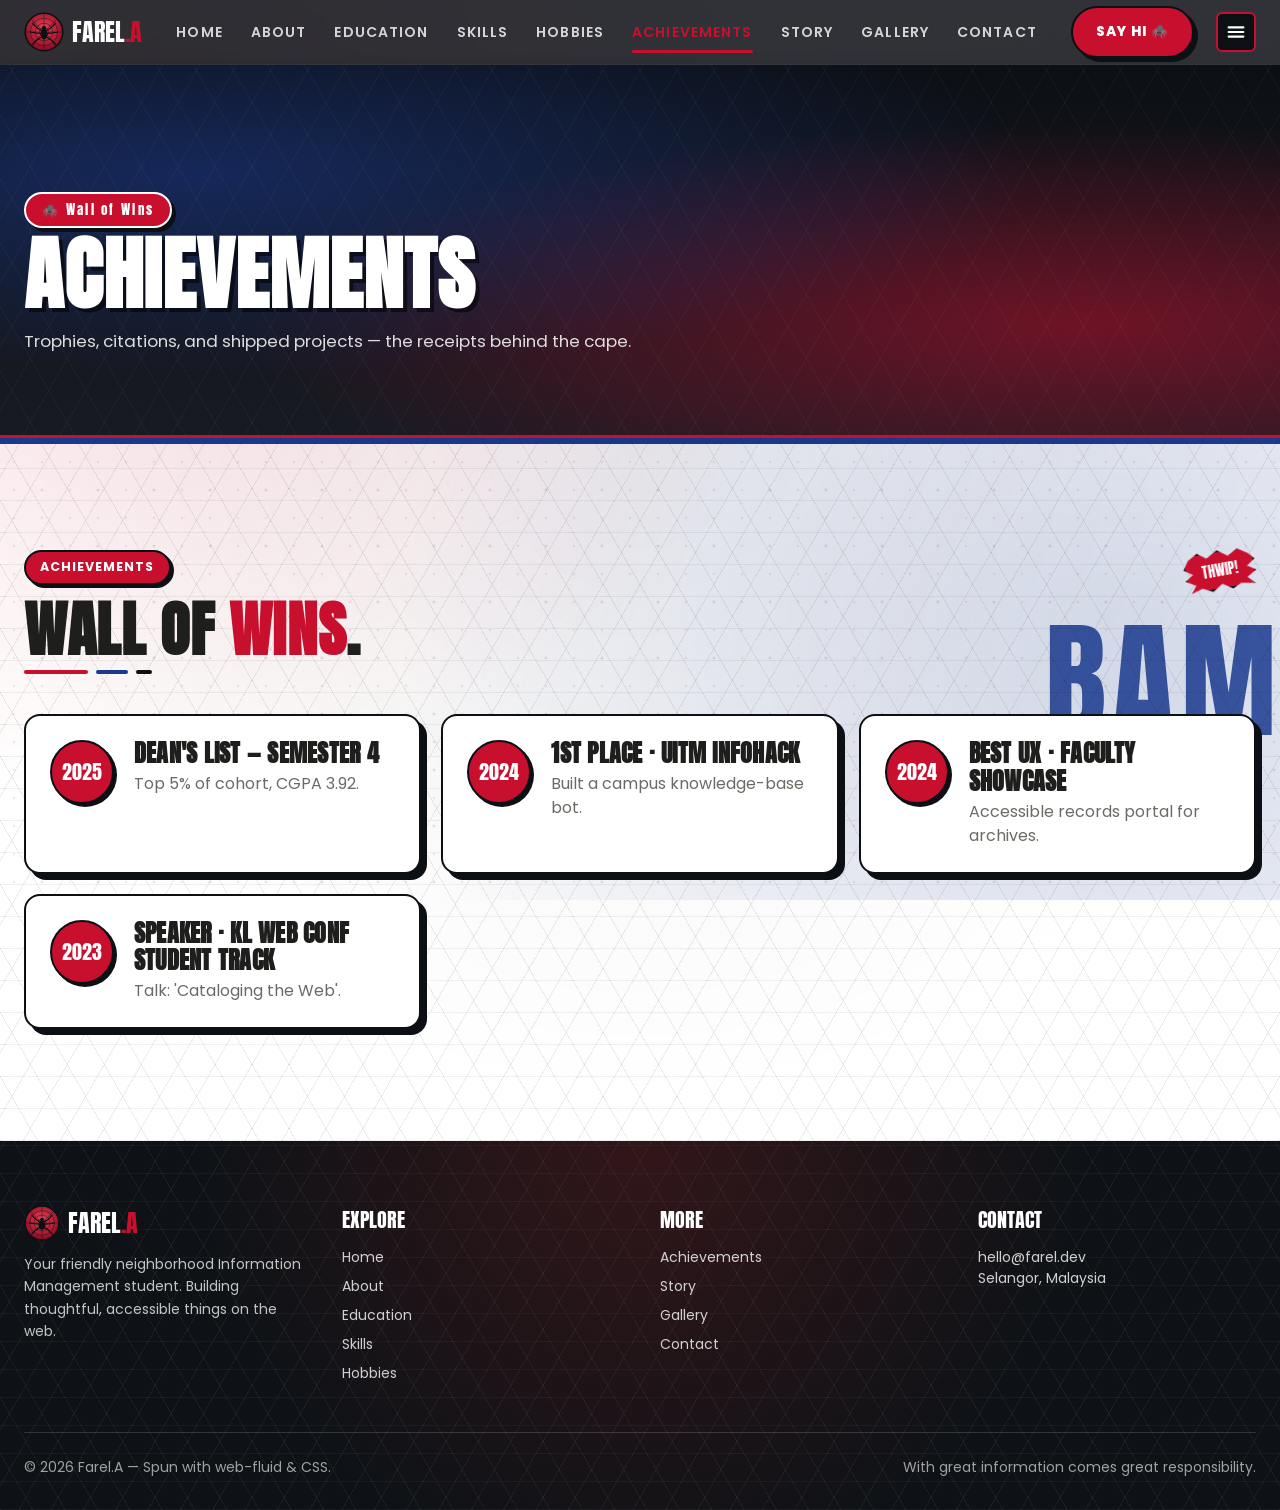
==== achievements.html @ d24015d4 "Add files via upload upload first commit" ====
<!doctype html>
<html lang="en">
<head>
<meta charset="utf-8">
<meta name="viewport" content="width=device-width,initial-scale=1">
<title>Achievements — Farel.A</title>
<meta name="description" content="Awards, wins, and milestones earned along the way.">
<meta property="og:title" content="Achievements — Farel.A">
<meta property="og:description" content="Awards, wins, and milestones earned along the way.">
<meta property="og:type" content="website">
<link rel="preconnect" href="https://fonts.googleapis.com">
<link rel="preconnect" href="https://fonts.gstatic.com" crossorigin>
<link rel="stylesheet" href="https://fonts.googleapis.com/css2?family=Anton&family=Poppins:wght@300;400;500;600;700;800&display=swap">
<link rel="stylesheet" href="styles.css">
</head>
<body>
<div id="site-header-slot"></div>
<main style="padding-top:5rem">
<section class="section web">
    <div class="container-x">
      <div class="reveal flex items-start justify-between gap-6 flex-wrap">
        <div>
          <span class="chip">Achievements</span>
          <h1 class="section-title" style="margin-top:1rem">Wall of <span class="text-spidey">wins</span>.</h1>
          <div class="section-eyebrow-bar"><span></span><span></span><span></span></div>
        </div>
        <span class="comic-burst pop sm:inline-grid hidden" style="--r:-10deg;transform:rotate(-10deg);font-size:.85rem">THWIP!</span>
      </div>
      <div style="margin-top:2.5rem">
  <div style="display:grid;gap:1.25rem;grid-template-columns:repeat(auto-fit,minmax(320px,1fr))">
    <div class="reveal comic-card p-6" style="display:flex;gap:1.25rem;align-items:flex-start">
      <div class="shrink-0" style="width:4rem;height:4rem;border-radius:9999px;background:var(--spidey);color:#fff;border:2px solid var(--ink);display:grid;place-items:center;font-family:var(--font-display);font-size:1.25rem;box-shadow:3px 3px 0 var(--ink)">2025</div>
      <div><h2 class="font-display text-2xl leading-tight">Dean's List — Semester 4</h2><p class="text-muted-foreground mt-1">Top 5% of cohort, CGPA 3.92.</p></div>
    </div><div class="reveal comic-card p-6" style="display:flex;gap:1.25rem;align-items:flex-start">
      <div class="shrink-0" style="width:4rem;height:4rem;border-radius:9999px;background:var(--spidey);color:#fff;border:2px solid var(--ink);display:grid;place-items:center;font-family:var(--font-display);font-size:1.25rem;box-shadow:3px 3px 0 var(--ink)">2024</div>
      <div><h2 class="font-display text-2xl leading-tight">1st Place · UiTM InfoHack</h2><p class="text-muted-foreground mt-1">Built a campus knowledge-base bot.</p></div>
    </div><div class="reveal comic-card p-6" style="display:flex;gap:1.25rem;align-items:flex-start">
      <div class="shrink-0" style="width:4rem;height:4rem;border-radius:9999px;background:var(--spidey);color:#fff;border:2px solid var(--ink);display:grid;place-items:center;font-family:var(--font-display);font-size:1.25rem;box-shadow:3px 3px 0 var(--ink)">2024</div>
      <div><h2 class="font-display text-2xl leading-tight">Best UX · Faculty Showcase</h2><p class="text-muted-foreground mt-1">Accessible records portal for archives.</p></div>
    </div><div class="reveal comic-card p-6" style="display:flex;gap:1.25rem;align-items:flex-start">
      <div class="shrink-0" style="width:4rem;height:4rem;border-radius:9999px;background:var(--spidey);color:#fff;border:2px solid var(--ink);display:grid;place-items:center;font-family:var(--font-display);font-size:1.25rem;box-shadow:3px 3px 0 var(--ink)">2023</div>
      <div><h2 class="font-display text-2xl leading-tight">Speaker · KL Web Conf Student Track</h2><p class="text-muted-foreground mt-1">Talk: 'Cataloging the Web'.</p></div>
    </div>
  </div>
</div>
    </div>
  </section>
</main>
<div id="site-footer-slot"></div>
<div id="lightbox" class="lightbox" style="display:none"></div>
<script src="script.js"></script>
</body>
</html>
---- styles.css ----
/* Farel.A Portfolio — converted from Tailwind v4 source */
:root{
  --background:#ffffff;--foreground:#1e1e1c;--primary:#2a7d6e;--primary-foreground:#fff;
  --secondary:#f5f5f3;--secondary-foreground:#1e1e1c;--accent:#b8885a;--accent-foreground:#fff;
  --spidey:#c8102e;--spidey-deep:#8b0a1f;--spidey-blue:#1a3a8f;--spidey-blue-deep:#0f2563;
  --ink:#0c0f14;--muted:#f5f5f3;--muted-foreground:#6b6b66;--border:#e6e4df;--card:#fff;--ring:#c8102e;
  --font-display:"Anton","Impact",sans-serif;
  --font-body:"Poppins",system-ui,sans-serif;
}
*{box-sizing:border-box;border-color:var(--border)}
html{scroll-behavior:smooth}
body{margin:0;background:var(--background);color:var(--foreground);font-family:var(--font-body);-webkit-font-smoothing:antialiased;line-height:1.5}
h1,h2,h3,h4{font-family:var(--font-display);letter-spacing:.01em;margin:0}
p{margin:0}
a{color:inherit;text-decoration:none}
img,video,svg,iframe{display:block;max-width:100%}
button{font:inherit;cursor:pointer;background:none;border:0;color:inherit}
ul,ol{margin:0}

/* Color helpers */
.text-spidey{color:var(--spidey)}
.text-spidey-blue{color:var(--spidey-blue)}
.text-accent{color:var(--accent)}
.text-primary{color:var(--primary)}
.text-white{color:#fff}
.text-ink{color:var(--ink)}
.text-muted-foreground{color:var(--muted-foreground)}
.bg-spidey{background:var(--spidey)}
.bg-spidey-blue{background:var(--spidey-blue)}
.bg-accent{background:var(--accent)}
.bg-white{background:#fff}
.bg-ink{background:var(--ink)}
.bg-secondary{background:var(--secondary)}
.bg-background{background:var(--background)}
.border-ink{border-color:var(--ink)}
.border-spidey{border-color:var(--spidey)}

/* Typography */
.font-display{font-family:var(--font-display);text-transform:uppercase}
.font-semibold{font-weight:600}.font-bold{font-weight:700}.font-extrabold{font-weight:800}
.uppercase{text-transform:uppercase}
.tracking-wider{letter-spacing:.08em}
.tracking-widest{letter-spacing:.18em}
.leading-tight{line-height:1.15}
.leading-snug{line-height:1.3}
.leading-relaxed{line-height:1.7}

/* Layout */
.container-x{max-width:80rem;margin:0 auto;padding-left:1rem;padding-right:1rem}
@media(min-width:640px){.container-x{padding-left:1.5rem;padding-right:1.5rem}}
.relative{position:relative}.absolute{position:absolute}.fixed{position:fixed}
.inset-0{inset:0}.inset-x-0{left:0;right:0}.top-0{top:0}.bottom-0{bottom:0}.left-0{left:0}.right-0{right:0}
.z-10{z-index:10}.z-40{z-index:40}.z-50{z-index:50}
.overflow-hidden{overflow:hidden}
.flex{display:flex}.inline-flex{display:inline-flex}.grid{display:grid}.hidden{display:none}.block{display:block}
.items-center{align-items:center}.items-start{align-items:flex-start}
.justify-center{justify-content:center}.justify-between{justify-content:space-between}
.flex-wrap{flex-wrap:wrap}.flex-col{flex-direction:column}.shrink-0{flex-shrink:0}
.gap-1{gap:.25rem}.gap-2{gap:.5rem}.gap-3{gap:.75rem}.gap-4{gap:1rem}.gap-5{gap:1.25rem}.gap-6{gap:1.5rem}.gap-8{gap:2rem}.gap-10{gap:2.5rem}
.text-center{text-align:center}
.w-full{width:100%}.h-full{height:100%}.min-h-screen{min-height:100vh}
.mx-auto{margin-left:auto;margin-right:auto}
.mt-1{margin-top:.25rem}.mt-2{margin-top:.5rem}.mt-3{margin-top:.75rem}.mt-4{margin-top:1rem}.mt-5{margin-top:1.25rem}.mt-6{margin-top:1.5rem}.mt-8{margin-top:2rem}.mt-10{margin-top:2.5rem}.mt-12{margin-top:3rem}
.mb-1{margin-bottom:.25rem}.mb-3{margin-bottom:.75rem}
.pt-3{padding-top:.75rem}.pt-4{padding-top:1rem}.pt-6{padding-top:1.5rem}.pt-16{padding-top:4rem}.pt-20{padding-top:5rem}.pt-28{padding-top:7rem}
.pb-8{padding-bottom:2rem}.pb-20{padding-bottom:5rem}
.py-2{padding-top:.5rem;padding-bottom:.5rem}.py-3{padding-top:.75rem;padding-bottom:.75rem}.py-4{padding-top:1rem;padding-bottom:1rem}.py-16{padding-top:4rem;padding-bottom:4rem}.py-20{padding-top:5rem;padding-bottom:5rem}
.px-3{padding-left:.75rem;padding-right:.75rem}.px-4{padding-left:1rem;padding-right:1rem}
.p-4{padding:1rem}.p-5{padding:1.25rem}.p-6{padding:1.5rem}.p-8{padding:2rem}
.rounded-md{border-radius:.375rem}.rounded-lg{border-radius:.5rem}.rounded-full{border-radius:9999px}
.border{border-width:1px;border-style:solid}.border-2{border-width:2px;border-style:solid}.border-y-2{border-top-width:2px;border-bottom-width:2px;border-style:solid}.border-l-4{border-left-width:4px;border-style:solid}
.opacity-65{opacity:.65}

/* Sizes */
.w-3{width:.75rem}.w-4{width:1rem}.w-5{width:1.25rem}.w-6{width:1.5rem}.w-8{width:2rem}.w-9{width:2.25rem}.w-10{width:2.5rem}.w-12{width:3rem}.w-16{width:4rem}.w-24{width:6rem}.w-40{width:10rem}.w-72{width:18rem}.w-80{width:20rem}
.h-1{height:.25rem}.h-2{height:.5rem}.h-3{height:.75rem}.h-5{height:1.25rem}.h-6{height:1.5rem}.h-9{height:2.25rem}.h-10{height:2.5rem}.h-12{height:3rem}.h-16{height:4rem}.h-32{height:8rem}.h-72{height:18rem}.h-px{height:1px}

/* Typography sizes */
.text-xs{font-size:.75rem}.text-sm{font-size:.875rem}.text-base{font-size:1rem}.text-lg{font-size:1.125rem}.text-xl{font-size:1.25rem}.text-2xl{font-size:1.5rem}.text-3xl{font-size:1.875rem}.text-4xl{font-size:2.25rem;line-height:1.1}.text-5xl{font-size:3rem;line-height:1.05}.text-6xl{font-size:3.75rem;line-height:1}.text-7xl{font-size:4.5rem;line-height:1}

/* Grids */
.grid-cols-2{grid-template-columns:repeat(2,minmax(0,1fr))}
@media(min-width:640px){
  .sm\:grid-cols-2{grid-template-columns:repeat(2,minmax(0,1fr))}
  .sm\:text-7xl{font-size:4.5rem;line-height:1}
  .sm\:text-6xl{font-size:3.75rem;line-height:1.05}
  .sm\:inline-grid{display:inline-grid}
}
@media(min-width:768px){
  .md\:grid-cols-2{grid-template-columns:repeat(2,minmax(0,1fr))}
  .md\:grid-cols-3{grid-template-columns:repeat(3,minmax(0,1fr))}
  .md\:grid-cols-4{grid-template-columns:repeat(4,minmax(0,1fr))}
  .md\:py-28{padding-top:7rem;padding-bottom:7rem}
  .md\:pt-36{padding-top:9rem}
  .md\:pb-28{padding-bottom:7rem}
  .md\:p-8{padding:2rem}
  .md\:h-20{height:5rem}
  .md\:block{display:block}
}
@media(min-width:1024px){
  .lg\:grid-cols-2{grid-template-columns:repeat(2,minmax(0,1fr))}
  .lg\:grid-cols-3{grid-template-columns:repeat(3,minmax(0,1fr))}
  .lg\:grid-cols-4{grid-template-columns:repeat(4,minmax(0,1fr))}
  .lg\:grid-cols-5{grid-template-columns:repeat(5,minmax(0,1fr))}
  .lg\:col-span-2{grid-column:span 2 / span 2}
  .lg\:col-span-3{grid-column:span 3 / span 3}
  .lg\:flex{display:flex}
  .lg\:hidden{display:none}
  .lg\:block{display:block}
  .lg\:text-9xl{font-size:7.5rem;line-height:1}
}

/* Decorations */
.drop-shadow-comic{filter:drop-shadow(4px 4px 0 rgba(0,0,0,.6))}
.shadow-comic{box-shadow:3px 3px 0 var(--ink)}

/* Components */
.chip{display:inline-flex;align-items:center;gap:.4rem;padding:.4rem .9rem;border:2px solid var(--ink);border-radius:9999px;background:var(--spidey);color:#fff;font-weight:700;letter-spacing:.08em;text-transform:uppercase;font-size:.78rem;box-shadow:3px 3px 0 var(--ink)}
.comic-card{background:#fff;border:2px solid var(--ink);border-radius:1rem;box-shadow:6px 6px 0 var(--ink)}
.btn-comic{display:inline-flex;align-items:center;gap:.5rem;padding:.85rem 1.4rem;border:2px solid var(--ink);border-radius:9999px;font-weight:800;letter-spacing:.08em;text-transform:uppercase;font-size:.85rem;box-shadow:4px 4px 0 var(--ink);transition:transform .15s ease, box-shadow .15s ease}
.btn-comic:hover{transform:translate(-2px,-2px);box-shadow:6px 6px 0 var(--ink)}
.btn-comic:active{transform:translate(2px,2px);box-shadow:1px 1px 0 var(--ink)}

.paper{background-color:#f5f5f3;background-image:radial-gradient(rgba(0,0,0,.04) 1px,transparent 1px),radial-gradient(rgba(0,0,0,.03) 1px,transparent 1px);background-size:18px 18px,36px 36px;background-position:0 0,9px 9px}
.web-bg{background-color:#0e1216;background-image:radial-gradient(circle at 50% 0%,rgba(214,40,40,.18),transparent 60%),repeating-linear-gradient(60deg,rgba(255,255,255,.05) 0 1px,transparent 1px 28px),repeating-linear-gradient(-60deg,rgba(255,255,255,.05) 0 1px,transparent 1px 28px),repeating-linear-gradient(0deg,rgba(255,255,255,.04) 0 1px,transparent 1px 28px)}
.web-pattern{background-image:radial-gradient(circle at 50% 0%,rgba(12,15,20,.06),transparent 70%),repeating-linear-gradient(60deg,rgba(12,15,20,.08) 0 1px,transparent 1px 32px),repeating-linear-gradient(-60deg,rgba(12,15,20,.08) 0 1px,transparent 1px 32px),repeating-linear-gradient(0deg,rgba(12,15,20,.06) 0 1px,transparent 1px 32px)}
.spidey-veil{background:radial-gradient(ellipse at 20% 20%,rgba(26,58,143,.55),transparent 55%),radial-gradient(ellipse at 85% 30%,rgba(200,16,46,.45),transparent 50%),linear-gradient(180deg,rgba(0,0,0,.55),rgba(0,0,0,.85))}
.crack-strip{background:linear-gradient(90deg,var(--spidey) 0 50%,var(--spidey-blue) 50% 100%)}

.comic-burst{display:inline-grid;place-items:center;padding:.5rem 1rem;font-family:var(--font-display);color:#fff;border:2px solid var(--ink);box-shadow:4px 4px 0 var(--ink);clip-path:polygon(8% 14%,22% 0%,34% 16%,50% 0%,64% 18%,78% 4%,92% 20%,100% 36%,88% 50%,100% 64%,86% 78%,96% 96%,76% 90%,64% 100%,50% 84%,36% 100%,22% 88%,6% 96%,14% 78%,0% 64%,12% 50%,0% 36%);background:var(--spidey)}
.comic-burst.blue{background:var(--spidey-blue)}
.comic-burst.accent{background:var(--accent)}

/* Animations */
@keyframes slideUp{from{opacity:0;transform:translateY(28px)}to{opacity:1;transform:none}}
@keyframes float{0%,100%{transform:translateY(0)}50%{transform:translateY(-8px)}}
@keyframes swing{0%,100%{transform:rotate(-8deg)}50%{transform:rotate(8deg)}}
@keyframes hangswing{0%,100%{transform:rotate(-4deg)}50%{transform:rotate(4deg)}}
@keyframes marquee{from{transform:translateX(0)}to{transform:translateX(-50%)}}
@keyframes pop{0%{transform:scale(.8) rotate(var(--r,-6deg))}60%{transform:scale(1.08) rotate(var(--r,-6deg))}100%{transform:scale(1) rotate(var(--r,-6deg))}}
@keyframes pulseGlow{0%,100%{box-shadow:0 0 0 0 rgba(200,16,46,.6)}50%{box-shadow:0 0 0 14px rgba(200,16,46,0)}}

.js .reveal{opacity:0}
.reveal.in{opacity:1;animation:slideUp .8s cubic-bezier(.2,.7,.2,1) both}
@media (prefers-reduced-motion: reduce){.js .reveal{opacity:1}}
.swing{transform-origin:top center;animation:swing 4s ease-in-out infinite}
.hang-swing{transform-origin:top center;animation:hangswing 5s ease-in-out infinite}
.marquee-track{animation:marquee 30s linear infinite;display:flex;gap:2.5rem;white-space:nowrap;padding:1rem 0;font-family:var(--font-display);font-size:1.25rem;letter-spacing:.08em}
.pop{animation:pop .5s ease-out both}
.pulse-glow{animation:pulseGlow 2.4s ease-in-out infinite}

/* Nav */
.site-header{position:fixed;top:0;left:0;right:0;z-index:50;transition:all .2s ease;background:rgba(12,15,20,.85);backdrop-filter:blur(6px);border-bottom:1px solid rgba(255,255,255,.1)}
.site-header.scrolled{background:rgba(12,15,20,.95);border-bottom:2px solid var(--spidey);box-shadow:0 4px 0 var(--spidey)}
.nav-link{position:relative;padding:.5rem .75rem;font-size:.875rem;font-weight:600;text-transform:uppercase;letter-spacing:.08em;color:rgba(255,255,255,.8);transition:color .15s ease}
.nav-link:hover{color:#fff}
.nav-link.active{color:var(--spidey)}
.nav-link.active::after{content:"";position:absolute;left:.75rem;right:.75rem;bottom:-2px;height:3px;background:var(--spidey);border-radius:9999px}

/* Hero/section helpers */
.web-corner{position:relative}
.web-corner::before{content:"";position:absolute;inset:-1px auto auto -1px;width:260px;height:260px;background:conic-gradient(from 0deg at 0 0,transparent 0 6deg,rgba(255,255,255,.35) 6deg 7deg,transparent 7deg 20deg,rgba(255,255,255,.28) 20deg 21deg,transparent 21deg 36deg,rgba(255,255,255,.24) 36deg 37deg,transparent 37deg 54deg,rgba(255,255,255,.22) 54deg 55deg,transparent 55deg 72deg,rgba(255,255,255,.2) 72deg 73deg,transparent 73deg 90deg);pointer-events:none;-webkit-mask-image:radial-gradient(circle at 0 0,black 0,black 60%,transparent 75%);mask-image:radial-gradient(circle at 0 0,black 0,black 60%,transparent 75%)}

/* Specific layout helpers */
.hero{position:relative;padding:7rem 0 5rem;overflow:hidden}
@media(min-width:768px){.hero{padding:9rem 0 7rem}}
.hero-bg{position:absolute;inset:0;z-index:-1}
.hero-bg video{width:100%;height:100%;object-fit:cover}
.hero-title{font-family:var(--font-display);text-transform:uppercase;color:#fff;line-height:.92;font-size:3rem;filter:drop-shadow(4px 4px 0 rgba(0,0,0,.6))}
@media(min-width:640px){.hero-title{font-size:4.5rem}}
@media(min-width:1024px){.hero-title{font-size:7.5rem}}
.hero-lead{margin-top:1.5rem;max-width:36rem;color:rgba(255,255,255,.85);font-size:1.125rem}

/* Section */
.section{position:relative;padding:5rem 0;overflow:hidden}
@media(min-width:768px){.section{padding:7rem 0}}
.section.alt{background:#f5f5f3;background-image:radial-gradient(rgba(0,0,0,.04) 1px,transparent 1px),radial-gradient(rgba(0,0,0,.03) 1px,transparent 1px);background-size:18px 18px,36px 36px;background-position:0 0,9px 9px}
.section.web{background-image:radial-gradient(circle at 50% 0%,rgba(12,15,20,.06),transparent 70%),repeating-linear-gradient(60deg,rgba(12,15,20,.08) 0 1px,transparent 1px 32px),repeating-linear-gradient(-60deg,rgba(12,15,20,.08) 0 1px,transparent 1px 32px),repeating-linear-gradient(0deg,rgba(12,15,20,.06) 0 1px,transparent 1px 32px)}
.section-title{font-family:var(--font-display);text-transform:uppercase;font-size:2.25rem;line-height:.95}
@media(min-width:640px){.section-title{font-size:3.75rem}}
.section-eyebrow-bar{display:flex;align-items:center;gap:.5rem;margin-top:.75rem}
.section-eyebrow-bar span:nth-child(1){display:block;height:.25rem;width:4rem;background:var(--spidey);border-radius:9999px}
.section-eyebrow-bar span:nth-child(2){display:block;height:.25rem;width:2rem;background:var(--spidey-blue);border-radius:9999px}
.section-eyebrow-bar span:nth-child(3){display:block;height:.25rem;width:1rem;background:var(--ink);border-radius:9999px}

/* Skills bar */
.skill-bar{margin-top:.25rem;height:.75rem;background:var(--secondary);border:2px solid var(--ink);border-radius:9999px;overflow:hidden}
.skill-bar>div{height:100%;background:var(--spidey)}

/* Form */
.input{width:100%;padding:.75rem 1rem;border:2px solid var(--ink);border-radius:.5rem;background:#fff;font:inherit}
.input:focus{outline:none;box-shadow:0 0 0 4px rgba(200,16,46,.3)}
.err{color:var(--spidey);font-size:.875rem;margin-top:.25rem}

/* Gallery */
.gallery-grid{display:grid;grid-template-columns:repeat(2,1fr);gap:1rem}
@media(min-width:768px){.gallery-grid{grid-template-columns:repeat(4,1fr)}}
.gallery-item{position:relative;border:2px solid var(--ink);border-radius:1rem;box-shadow:6px 6px 0 var(--ink);overflow:hidden;padding:0;background:#fff}
.gallery-item img,.gallery-item video{width:100%;height:160px;object-fit:cover;transition:transform .4s ease;display:block}
.gallery-item:hover img,.gallery-item:hover video{transform:scale(1.05)}
.lightbox{position:fixed;inset:0;background:rgba(0,0,0,.9);display:flex;align-items:center;justify-content:center;z-index:100;padding:2rem}
.lightbox img{max-height:90vh;max-width:90vw;border:3px solid var(--spidey);box-shadow:8px 8px 0 var(--ink)}
.lightbox button.close{position:absolute;top:1rem;right:1rem;color:#fff;font-size:2rem}
.lightbox button.arrow{position:absolute;top:50%;transform:translateY(-50%);color:#fff;font-size:3rem;padding:0 1rem}
.lightbox button.prev{left:1rem}.lightbox button.next{right:1rem}

/* Back to top */
.back-top{position:fixed;bottom:1.5rem;right:1.5rem;z-index:40;width:3rem;height:3rem;border-radius:9999px;background:var(--spidey);color:#fff;border:2px solid var(--ink);box-shadow:4px 4px 0 var(--ink);display:none;align-items:center;justify-content:center;font-size:1.5rem}
.back-top.show{display:flex}
.back-top:hover{transform:translateY(-2px)}

/* Footer */
footer{color:#fff;padding:4rem 0 2rem}
footer .grid-foot{display:grid;gap:2.5rem;grid-template-columns:1fr}
@media(min-width:768px){footer .grid-foot{grid-template-columns:repeat(4,1fr)}}
footer a:hover{color:var(--spidey)}

/* Timeline */
.timeline{position:relative;border-left:4px solid var(--ink);margin-left:.75rem;padding-left:0;list-style:none}
.timeline>li{padding-left:2rem;position:relative;margin-bottom:2.5rem}
.timeline .dot{position:absolute;left:-14px;top:.25rem;width:1.5rem;height:1.5rem;border-radius:9999px;background:var(--spidey);border:2px solid var(--ink);box-shadow:3px 3px 0 var(--ink)}

/* Stat counters */
.stats{background:var(--ink);color:#fff;padding:4rem 0;border-top:2px solid var(--ink);border-bottom:2px solid var(--ink)}
.stats .grid{grid-template-columns:repeat(2,1fr);gap:1.5rem}
@media(min-width:768px){.stats .grid{grid-template-columns:repeat(4,1fr)}}
.stats p.num{font-family:var(--font-display);font-size:3.75rem;color:var(--spidey);margin:0}
.stats p.lbl{margin-top:.5rem;text-transform:uppercase;letter-spacing:.18em;font-size:.875rem;color:rgba(255,255,255,.8)}

/* Misc utilities */
.max-w-md{max-width:28rem}.max-w-xl{max-width:36rem}.max-w-2xl{max-width:42rem}
.rotate-180{transform:rotate(180deg)}
.object-cover{object-fit:cover}
.transition{transition:all .2s ease}
.cursor-pointer{cursor:pointer}
.list-none{list-style:none;padding-left:0}

/* ============================================================
   SPIDER-VERSE PARALLAX SYSTEM — scroll-driven depth & motion
   ============================================================ */

/* Scroll progress bar */
.scroll-progress{position:fixed;top:0;left:0;height:4px;width:0;z-index:60;background:linear-gradient(90deg,var(--spidey),var(--accent),var(--spidey-blue));box-shadow:0 0 12px rgba(200,16,46,.6);transition:width .08s linear}

/* Global parallax stage — fixed behind everything */
.parallax-stage{position:fixed;inset:0;pointer-events:none;z-index:-2;overflow:hidden}
.parallax-stage .layer{position:absolute;will-change:transform;opacity:.85}

/* Web grid backdrop (deepest) */
.layer-web{inset:-10% -10%;background:
  radial-gradient(circle at 18% 22%,rgba(200,16,46,.18),transparent 45%),
  radial-gradient(circle at 82% 70%,rgba(26,58,143,.22),transparent 50%),
  repeating-linear-gradient(60deg,rgba(255,255,255,.04) 0 1px,transparent 1px 36px),
  repeating-linear-gradient(-60deg,rgba(255,255,255,.04) 0 1px,transparent 1px 36px),
  repeating-linear-gradient(0deg,rgba(255,255,255,.03) 0 1px,transparent 1px 36px)
}

/* Comic dot tone overlay */
.layer-dots{inset:0;background-image:radial-gradient(rgba(200,16,46,.10) 1.5px,transparent 1.6px),radial-gradient(rgba(26,58,143,.08) 1.5px,transparent 1.6px);background-size:28px 28px,56px 56px;background-position:0 0,14px 14px;opacity:.5}

/* Floating spider silhouette */
.layer-spider{top:8%;right:6%;width:140px;height:140px;opacity:.18;filter:drop-shadow(0 10px 20px rgba(200,16,46,.4))}

/* Comic burst splats */
.layer-burst{position:absolute;font-family:var(--font-display);color:var(--spidey);opacity:.12;font-size:8rem;letter-spacing:.05em;text-transform:uppercase}
.layer-burst.b1{top:30%;left:-2%;transform:rotate(-18deg)}
.layer-burst.b2{top:65%;right:-3%;transform:rotate(14deg);color:var(--spidey-blue)}
.layer-burst.b3{top:120%;left:40%;transform:rotate(-6deg);color:var(--accent)}

/* Web corners in stage corners */
.layer-corner{width:320px;height:320px;background:conic-gradient(from 0deg at 0 0,transparent 0 6deg,rgba(200,16,46,.22) 6deg 7deg,transparent 7deg 20deg,rgba(255,255,255,.16) 20deg 21deg,transparent 21deg 36deg,rgba(26,58,143,.18) 36deg 37deg,transparent 37deg 54deg,rgba(255,255,255,.14) 54deg 55deg,transparent 55deg 72deg,rgba(200,16,46,.16) 72deg 73deg,transparent 73deg 90deg);-webkit-mask-image:radial-gradient(circle at 0 0,black 0,black 60%,transparent 78%);mask-image:radial-gradient(circle at 0 0,black 0,black 60%,transparent 78%);opacity:.35}
.layer-corner.tl{top:-1px;left:-1px}
.layer-corner.br{bottom:-1px;right:-1px;transform:rotate(180deg)}

/* Descending hanging spider that drops as you scroll */
.hang-spider{position:fixed;top:-80px;right:6vw;width:46px;height:46px;z-index:5;pointer-events:none;transition:transform .12s linear}
.hang-spider .thread{position:absolute;left:50%;top:-2000px;width:1.5px;height:2000px;background:linear-gradient(180deg,transparent,rgba(255,255,255,.55));transform:translateX(-50%)}
.hang-spider svg{position:relative;animation:hangswing 3.6s ease-in-out infinite;transform-origin:top center;filter:drop-shadow(0 4px 6px rgba(0,0,0,.5))}

/* Unified page-hero band auto-injected on interior pages */
.page-hero{position:relative;padding:6rem 0 4rem;overflow:hidden;background:
  radial-gradient(ellipse at 15% 30%,rgba(26,58,143,.55),transparent 55%),
  radial-gradient(ellipse at 85% 70%,rgba(200,16,46,.5),transparent 55%),
  linear-gradient(180deg,#0c0f14,#181a22);
  color:#fff;border-bottom:3px solid var(--spidey);box-shadow:0 6px 0 var(--spidey-blue)}
.page-hero::before{content:"";position:absolute;inset:0;background-image:repeating-linear-gradient(60deg,rgba(255,255,255,.06) 0 1px,transparent 1px 32px),repeating-linear-gradient(-60deg,rgba(255,255,255,.06) 0 1px,transparent 1px 32px);pointer-events:none;opacity:.6}
.page-hero::after{content:"";position:absolute;left:-1px;top:-1px;width:260px;height:260px;background:conic-gradient(from 0deg at 0 0,transparent 0 6deg,rgba(255,255,255,.35) 6deg 7deg,transparent 7deg 20deg,rgba(255,255,255,.28) 20deg 21deg,transparent 21deg 36deg,rgba(255,255,255,.24) 36deg 37deg,transparent 37deg 54deg,rgba(255,255,255,.22) 54deg 55deg,transparent 55deg 72deg,rgba(255,255,255,.2) 72deg 73deg,transparent 73deg 90deg);-webkit-mask-image:radial-gradient(circle at 0 0,black 0,black 60%,transparent 75%);mask-image:radial-gradient(circle at 0 0,black 0,black 60%,transparent 75%);pointer-events:none}
.page-hero .container-x{position:relative;z-index:2}
.page-hero h1{font-family:var(--font-display);text-transform:uppercase;font-size:3rem;line-height:.95;filter:drop-shadow(4px 4px 0 rgba(0,0,0,.55));margin:.5rem 0 0}
@media(min-width:768px){.page-hero{padding:8rem 0 5rem}.page-hero h1{font-size:5rem}}
.page-hero .eyebrow{display:inline-flex;align-items:center;gap:.5rem;padding:.4rem 1rem;border:2px solid #fff;border-radius:9999px;background:var(--spidey);color:#fff;font-family:var(--font-display);letter-spacing:.18em;font-size:.8rem;box-shadow:4px 4px 0 var(--ink)}
.page-hero p.lead{margin-top:1rem;max-width:42rem;color:rgba(255,255,255,.85);font-size:1.05rem;line-height:1.6}

/* Scroll-tilt cards (JS-applied) */
.tilt{transition:transform .25s cubic-bezier(.2,.7,.2,1)}
.comic-card.tilt:hover{transform:translate(-4px,-4px) rotate(-.4deg)}

/* Scroll-zoom hero video (depth feel) */
.hero-bg{will-change:transform}

/* Reveal variants */
.reveal-up{transform:translateY(40px)}
.reveal-left{transform:translateX(-40px)}
.reveal-right{transform:translateX(40px)}
.js .reveal-up,.js .reveal-left,.js .reveal-right{opacity:0}
.reveal-up.in,.reveal-left.in,.reveal-right.in{opacity:1;transform:none;transition:opacity .8s ease,transform .8s cubic-bezier(.2,.7,.2,1)}

@media (prefers-reduced-motion: reduce){
  .parallax-stage,.hang-spider{display:none}
  .reveal-up,.reveal-left,.reveal-right{transform:none;opacity:1}
}

/* Gallery video play badge */
.gallery-item{position:relative}
.gallery-item .play-badge{
  position:absolute;inset:auto auto 10px 10px;
  width:38px;height:38px;border-radius:999px;
  display:grid;place-items:center;
  background:rgba(0,0,0,.65);color:#fff;font-size:14px;
  backdrop-filter:blur(6px);
  border:1px solid rgba(255,255,255,.25);
  pointer-events:none;
}
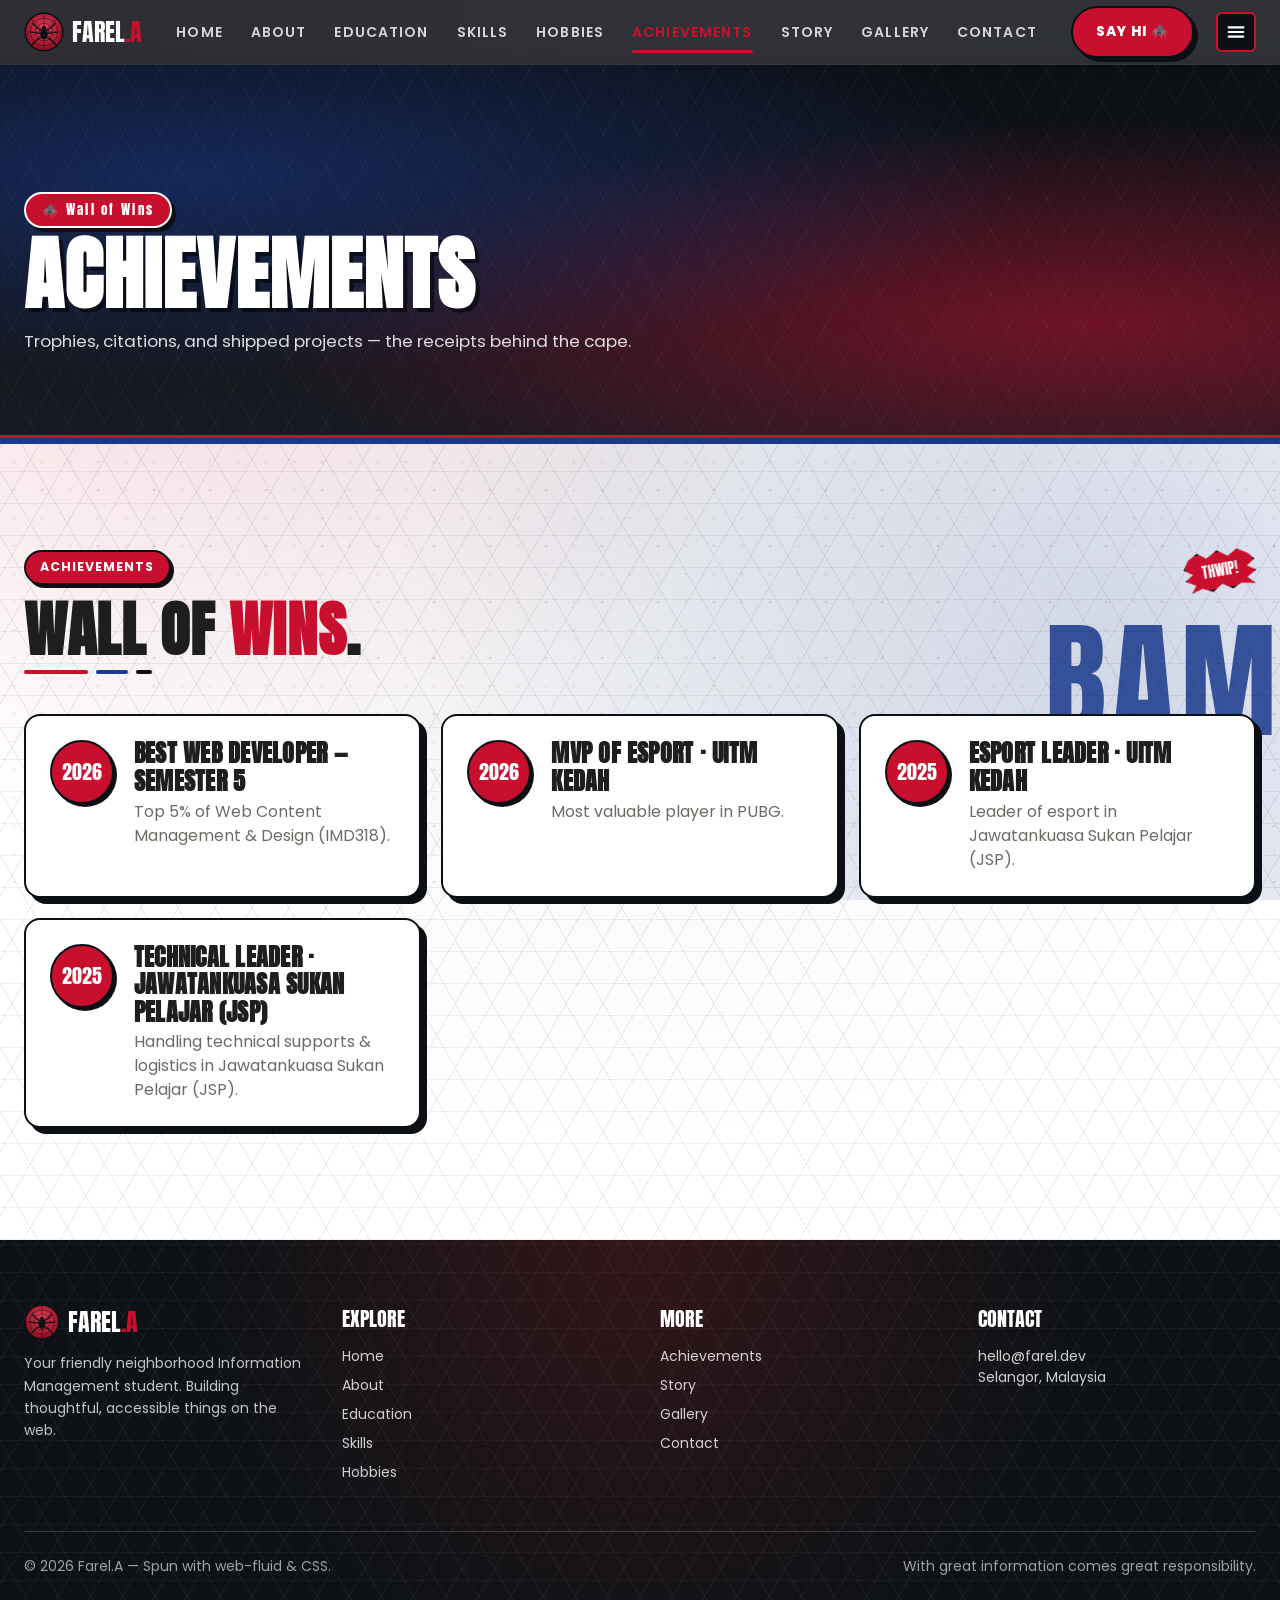
==== commit b8752d64: "Add files via upload farel" ====
--- a/achievements.html
+++ b/achievements.html
@@ -29,17 +29,17 @@
       <div style="margin-top:2.5rem">
   <div style="display:grid;gap:1.25rem;grid-template-columns:repeat(auto-fit,minmax(320px,1fr))">
     <div class="reveal comic-card p-6" style="display:flex;gap:1.25rem;align-items:flex-start">
+      <div class="shrink-0" style="width:4rem;height:4rem;border-radius:9999px;background:var(--spidey);color:#fff;border:2px solid var(--ink);display:grid;place-items:center;font-family:var(--font-display);font-size:1.25rem;box-shadow:3px 3px 0 var(--ink)">2026</div>
+      <div><h2 class="font-display text-2xl leading-tight">Best Web Developer — Semester 5</h2><p class="text-muted-foreground mt-1">Top 5% of Web Content Management & Design (IMD318).</p></div>
+    </div><div class="reveal comic-card p-6" style="display:flex;gap:1.25rem;align-items:flex-start">
+      <div class="shrink-0" style="width:4rem;height:4rem;border-radius:9999px;background:var(--spidey);color:#fff;border:2px solid var(--ink);display:grid;place-items:center;font-family:var(--font-display);font-size:1.25rem;box-shadow:3px 3px 0 var(--ink)">2026</div>
+      <div><h2 class="font-display text-2xl leading-tight">MVP of Esport · UiTM Kedah</h2><p class="text-muted-foreground mt-1">Most valuable player in PUBG.</p></div>
+    </div><div class="reveal comic-card p-6" style="display:flex;gap:1.25rem;align-items:flex-start">
       <div class="shrink-0" style="width:4rem;height:4rem;border-radius:9999px;background:var(--spidey);color:#fff;border:2px solid var(--ink);display:grid;place-items:center;font-family:var(--font-display);font-size:1.25rem;box-shadow:3px 3px 0 var(--ink)">2025</div>
-      <div><h2 class="font-display text-2xl leading-tight">Dean's List — Semester 4</h2><p class="text-muted-foreground mt-1">Top 5% of cohort, CGPA 3.92.</p></div>
+      <div><h2 class="font-display text-2xl leading-tight">Esport Leader · UiTM Kedah </h2><p class="text-muted-foreground mt-1">Leader of esport in Jawatankuasa Sukan Pelajar (JSP).</p></div>
     </div><div class="reveal comic-card p-6" style="display:flex;gap:1.25rem;align-items:flex-start">
-      <div class="shrink-0" style="width:4rem;height:4rem;border-radius:9999px;background:var(--spidey);color:#fff;border:2px solid var(--ink);display:grid;place-items:center;font-family:var(--font-display);font-size:1.25rem;box-shadow:3px 3px 0 var(--ink)">2024</div>
-      <div><h2 class="font-display text-2xl leading-tight">1st Place · UiTM InfoHack</h2><p class="text-muted-foreground mt-1">Built a campus knowledge-base bot.</p></div>
-    </div><div class="reveal comic-card p-6" style="display:flex;gap:1.25rem;align-items:flex-start">
-      <div class="shrink-0" style="width:4rem;height:4rem;border-radius:9999px;background:var(--spidey);color:#fff;border:2px solid var(--ink);display:grid;place-items:center;font-family:var(--font-display);font-size:1.25rem;box-shadow:3px 3px 0 var(--ink)">2024</div>
-      <div><h2 class="font-display text-2xl leading-tight">Best UX · Faculty Showcase</h2><p class="text-muted-foreground mt-1">Accessible records portal for archives.</p></div>
-    </div><div class="reveal comic-card p-6" style="display:flex;gap:1.25rem;align-items:flex-start">
-      <div class="shrink-0" style="width:4rem;height:4rem;border-radius:9999px;background:var(--spidey);color:#fff;border:2px solid var(--ink);display:grid;place-items:center;font-family:var(--font-display);font-size:1.25rem;box-shadow:3px 3px 0 var(--ink)">2023</div>
-      <div><h2 class="font-display text-2xl leading-tight">Speaker · KL Web Conf Student Track</h2><p class="text-muted-foreground mt-1">Talk: 'Cataloging the Web'.</p></div>
+      <div class="shrink-0" style="width:4rem;height:4rem;border-radius:9999px;background:var(--spidey);color:#fff;border:2px solid var(--ink);display:grid;place-items:center;font-family:var(--font-display);font-size:1.25rem;box-shadow:3px 3px 0 var(--ink)">2025</div>
+      <div><h2 class="font-display text-2xl leading-tight">Technical Leader · Jawatankuasa Sukan Pelajar (JSP)</h2><p class="text-muted-foreground mt-1">Handling technical supports & logistics in Jawatankuasa Sukan Pelajar (JSP).</p></div>
     </div>
   </div>
 </div>
